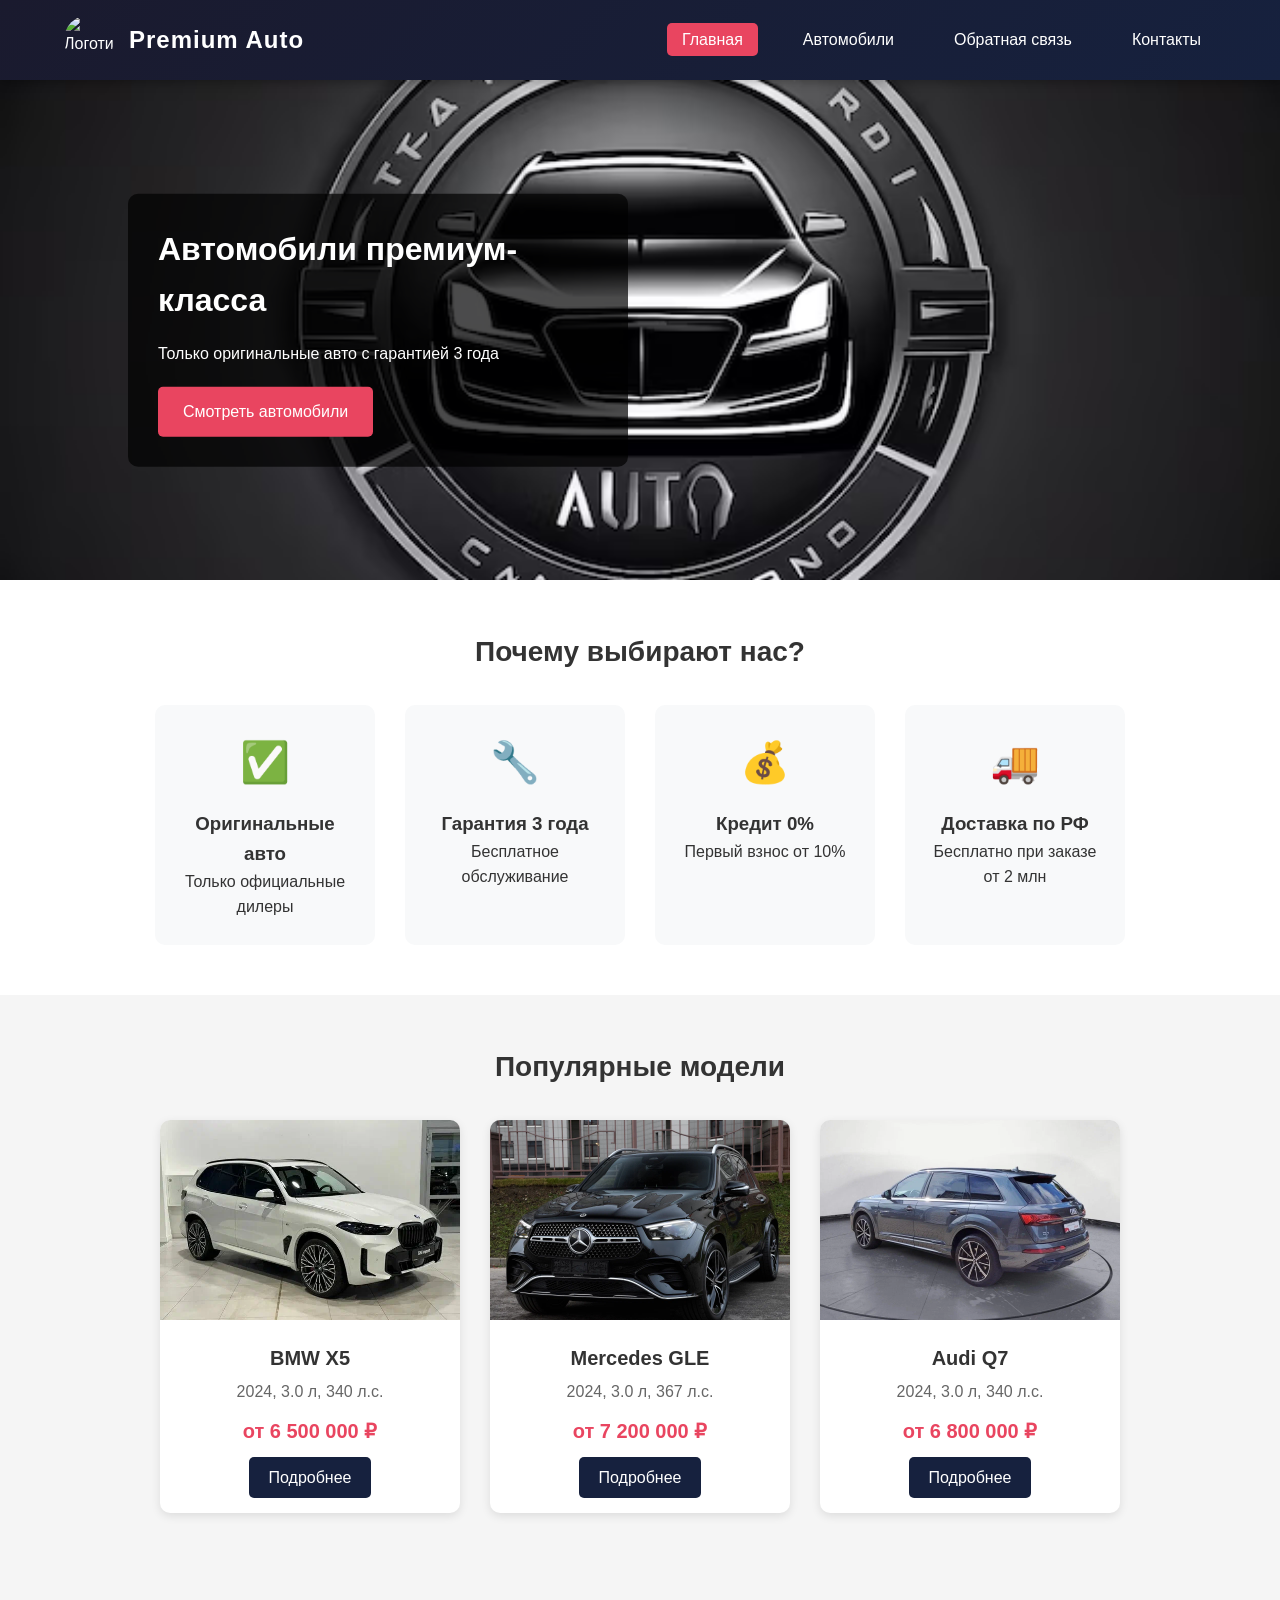
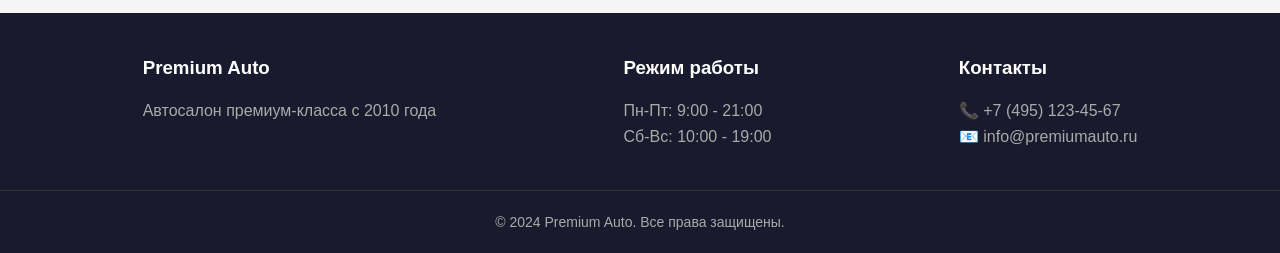
==== PWA/index.html @ 05368361 "Add files via upload" ====
<!DOCTYPE html>
<html lang="ru">
<head>
    <meta charset="UTF-8">
    <meta name="viewport" content="width=device-width, initial-scale=1.0">
    <title>Автосалон "Premium Auto" | Главная</title>
    <link rel="stylesheet" href="styles.css">
	<link rel="manifest" href="/manifest.json">
</head>
<body>

    <!-- ШАПКА (единая для всех страниц) -->
    <header>
        <div class="logo">
            <img src="images/logo.png" alt="Логотип" class="logo-img">
            <h1>Premium Auto</h1>
        </div>
        <nav>
            <ul>
                <li><a href="index.html" class="active">Главная</a></li>
                <li><a href="cars.html">Автомобили</a></li>
                <li><a href="feedback.html">Обратная связь</a></li>
                <li><a href="contacts.html">Контакты</a></li>
            </ul>
        </nav>
    </header>

    <!-- ГЛАВНЫЙ БАННЕР -->
    <section class="banner">
        <img src="images/banner.jpg" alt="Автосалон Premium Auto">
        <div class="banner-text">
            <h2>Автомобили премиум-класса</h2>
            <p>Только оригинальные авто с гарантией 3 года</p>
            <a href="cars.html" class="btn">Смотреть автомобили</a>
        </div>
    </section>

    <!-- ПРЕИМУЩЕСТВА -->
    <section class="advantages">
        <h2>Почему выбирают нас?</h2>
        <div class="adv-container">
            <div class="adv-item">
                <div class="adv-icon">✅</div>
                <h3>Оригинальные авто</h3>
                <p>Только официальные дилеры</p>
            </div>
            <div class="adv-item">
                <div class="adv-icon">🔧</div>
                <h3>Гарантия 3 года</h3>
                <p>Бесплатное обслуживание</p>
            </div>
            <div class="adv-item">
                <div class="adv-icon">💰</div>
                <h3>Кредит 0%</h3>
                <p>Первый взнос от 10%</p>
            </div>
            <div class="adv-item">
                <div class="adv-icon">🚚</div>
                <h3>Доставка по РФ</h3>
                <p>Бесплатно при заказе от 2 млн</p>
            </div>
        </div>
    </section>

    <!-- ПОПУЛЯРНЫЕ АВТОМОБИЛИ -->
    <section class="popular-cars">
        <h2>Популярные модели</h2>
        <div class="cars-grid">
            <div class="car-card">
                <img src="images/car1.jpg" alt="BMW X5">
                <h3>BMW X5</h3>
                <p>2024, 3.0 л, 340 л.с.</p>
                <span class="price">от 6 500 000 ₽</span>
                <a href="cars.html" class="btn-small">Подробнее</a>
            </div>
            <div class="car-card">
                <img src="images/car2.jpg" alt="Mercedes GLE">
                <h3>Mercedes GLE</h3>
                <p>2024, 3.0 л, 367 л.с.</p>
                <span class="price">от 7 200 000 ₽</span>
                <a href="cars.html" class="btn-small">Подробнее</a>
            </div>
            <div class="car-card">
                <img src="images/car3.jpg" alt="Audi Q7">
                <h3>Audi Q7</h3>
                <p>2024, 3.0 л, 340 л.с.</p>
                <span class="price">от 6 800 000 ₽</span>
                <a href="cars.html" class="btn-small">Подробнее</a>
            </div>
        </div>
    </section>

    <!-- ПОДВАЛ -->
    <footer>
        <div class="footer-content">
            <div class="footer-section">
                <h3>Premium Auto</h3>
                <p>Автосалон премиум-класса с 2010 года</p>
            </div>
            <div class="footer-section">
                <h3>Режим работы</h3>
                <p>Пн-Пт: 9:00 - 21:00</p>
                <p>Сб-Вс: 10:00 - 19:00</p>
            </div>
            <div class="footer-section">
                <h3>Контакты</h3>
                <p>📞 +7 (495) 123-45-67</p>
                <p>📧 info@premiumauto.ru</p>
            </div>
        </div>
        <div class="footer-bottom">
            <p>&copy; 2024 Premium Auto. Все права защищены.</p>
        </div>
    </footer>
	<script>
		if ('serviceWorker' in navigator) {
		window.addEventListener('load', () => {
		navigator.serviceWorker.register('/sw.js')
        .then(reg => console.log('SW зарегистрирован'))
        .catch(err => console.log('Ошибка SW:', err));
		});
		}
	</script>
</body>
</html>
---- PWA/styles.css ----
/* ========== ОБЩИЕ СТИЛИ ========== */
* {
    margin: 0;
    padding: 0;
    box-sizing: border-box;
}

body {
    font-family: 'Arial', 'Segoe UI', sans-serif;
    background-color: #f5f5f5;
    color: #333;
    line-height: 1.6;
}

/* ========== ШАПКА ========== */
header {
    background: linear-gradient(135deg, #1a1a2e, #16213e);
    color: white;
    padding: 15px 5%;
    display: flex;
    justify-content: space-between;
    align-items: center;
    flex-wrap: wrap;
    position: sticky;
    top: 0;
    z-index: 100;
    box-shadow: 0 2px 10px rgba(0,0,0,0.3);
}

.logo {
    display: flex;
    align-items: center;
    gap: 15px;
}

.logo-img {
    width: 50px;
    height: 50px;
    border-radius: 50%;
    object-fit: cover;
}

.logo h1 {
    font-size: 24px;
    letter-spacing: 1px;
}

nav ul {
    display: flex;
    list-style: none;
    gap: 30px;
}

nav ul li a {
    color: white;
    text-decoration: none;
    font-size: 16px;
    padding: 8px 15px;
    border-radius: 5px;
    transition: 0.3s;
}

nav ul li a:hover,
nav ul li a.active {
    background-color: #e94560;
}

/* ========== ПОДВАЛ ========== */
footer {
    background: #1a1a2e;
    color: #aaa;
    margin-top: 50px;
}

.footer-content {
    display: flex;
    justify-content: space-around;
    flex-wrap: wrap;
    padding: 40px 5%;
    gap: 30px;
}

.footer-section h3 {
    color: white;
    margin-bottom: 15px;
}

.footer-bottom {
    text-align: center;
    padding: 20px;
    border-top: 1px solid #333;
    font-size: 14px;
}

/* ========== ГЛАВНАЯ СТРАНИЦА ========== */
.banner {
    position: relative;
    height: 500px;
    overflow: hidden;
}

.banner img {
    width: 100%;
    height: 100%;
    object-fit: cover;
}

.banner-text {
    position: absolute;
    top: 50%;
    left: 10%;
    transform: translateY(-50%);
    background: rgba(0,0,0,0.7);
    color: white;
    padding: 30px;
    border-radius: 10px;
    max-width: 500px;
}

.banner-text h2 {
    font-size: 32px;
    margin-bottom: 15px;
}

.btn {
    display: inline-block;
    background: #e94560;
    color: white;
    padding: 12px 25px;
    text-decoration: none;
    border-radius: 5px;
    margin-top: 20px;
    transition: 0.3s;
}

.btn:hover {
    background: #c72a45;
    transform: scale(1.05);
}

/* Преимущества */
.advantages {
    padding: 50px 5%;
    text-align: center;
    background: white;
}

.advantages h2 {
    font-size: 28px;
    margin-bottom: 30px;
}

.adv-container {
    display: flex;
    justify-content: center;
    flex-wrap: wrap;
    gap: 30px;
}

.adv-item {
    background: #f8f9fa;
    padding: 25px;
    border-radius: 10px;
    width: 220px;
    text-align: center;
    transition: 0.3s;
}

.adv-item:hover {
    transform: translateY(-5px);
    box-shadow: 0 5px 20px rgba(0,0,0,0.1);
}

.adv-icon {
    font-size: 40px;
    margin-bottom: 15px;
}

/* Популярные автомобили */
.popular-cars {
    padding: 50px 5%;
    text-align: center;
}

.popular-cars h2 {
    font-size: 28px;
    margin-bottom: 30px;
}

.cars-grid {
    display: flex;
    justify-content: center;
    flex-wrap: wrap;
    gap: 30px;
}

.car-card {
    background: white;
    border-radius: 10px;
    overflow: hidden;
    width: 300px;
    box-shadow: 0 3px 10px rgba(0,0,0,0.1);
    transition: 0.3s;
}

.car-card:hover {
    transform: translateY(-5px);
    box-shadow: 0 5px 25px rgba(0,0,0,0.2);
}

.car-card img {
    width: 100%;
    height: 200px;
    object-fit: cover;
}

.car-card h3 {
    padding: 15px 15px 5px;
    font-size: 20px;
}

.car-card p {
    padding: 0 15px;
    color: #666;
}

.price {
    display: block;
    padding: 10px 15px;
    font-size: 20px;
    font-weight: bold;
    color: #e94560;
}

.btn-small {
    display: inline-block;
    background: #16213e;
    color: white;
    padding: 8px 20px;
    text-decoration: none;
    border-radius: 5px;
    margin: 0 15px 15px;
    transition: 0.3s;
}

.btn-small:hover {
    background: #e94560;
}

/* ========== СТРАНИЦА АВТОМОБИЛЕЙ ========== */
.cars-page {
    padding: 40px 5%;
}

.page-title {
    text-align: center;
    font-size: 32px;
    margin-bottom: 10px;
}

.page-subtitle {
    text-align: center;
    color: #666;
    margin-bottom: 40px;
}

.cars-grid-full {
    display: flex;
    flex-direction: column;
    gap: 30px;
}

.car-card-full {
    display: flex;
    background: white;
    border-radius: 15px;
    overflow: hidden;
    box-shadow: 0 3px 15px rgba(0,0,0,0.1);
    transition: 0.3s;
}

.car-card-full:hover {
    transform: translateX(5px);
    box-shadow: 0 5px 25px rgba(0,0,0,0.15);
}

.car-card-full img {
    width: 300px;
    height: 220px;
    object-fit: cover;
}

.car-info {
    padding: 20px;
    flex: 1;
}

.car-info h2 {
    margin-bottom: 10px;
    color: #16213e;
}

.car-specs {
    display: flex;
    gap: 20px;
    margin-bottom: 15px;
    color: #666;
    font-size: 14px;
}

.car-desc {
    margin-bottom: 15px;
    line-height: 1.5;
}

.car-price {
    font-size: 24px;
    font-weight: bold;
    color: #e94560;
    margin-bottom: 15px;
}

/* ========== СТРАНИЦА ОБРАТНОЙ СВЯЗИ ========== */
.feedback-page {
    padding: 40px 5%;
}

.feedback-container {
    display: flex;
    gap: 40px;
    flex-wrap: wrap;
}

.feedback-info {
    flex: 1;
    background: white;
    padding: 25px;
    border-radius: 15px;
    box-shadow: 0 3px 10px rgba(0,0,0,0.1);
}

.feedback-info h2 {
    margin-bottom: 20px;
    color: #16213e;
}

.contact-methods {
    margin: 30px 0;
}

.method {
    display: flex;
    align-items: center;
    gap: 15px;
    margin-bottom: 20px;
}

.method-icon {
    font-size: 30px;
}

.working-hours {
    background: #f8f9fa;
    padding: 20px;
    border-radius: 10px;
}

.feedback-form {
    flex: 1;
    background: white;
    padding: 25px;
    border-radius: 15px;
    box-shadow: 0 3px 10px rgba(0,0,0,0.1);
}

.form-group {
    margin-bottom: 20px;
}

.form-group label {
    display: block;
    margin-bottom: 5px;
    font-weight: bold;
}

.form-group input,
.form-group select,
.form-group textarea {
    width: 100%;
    padding: 12px;
    border: 1px solid #ddd;
    border-radius: 5px;
    font-size: 16px;
}

.form-group.checkbox {
    display: flex;
    align-items: center;
    gap: 10px;
}

.form-group.checkbox input {
    width: auto;
}

.btn-submit {
    background: #e94560;
    color: white;
    padding: 12px 30px;
    border: none;
    border-radius: 5px;
    font-size: 16px;
    cursor: pointer;
    transition: 0.3s;
    width: 100%;
}

.btn-submit:hover {
    background: #c72a45;
}

/* ========== СТРАНИЦА КОНТАКТОВ ========== */
.contacts-page {
    padding: 40px 5%;
}

.contacts-container {
    display: flex;
    gap: 40px;
    flex-wrap: wrap;
}

.contacts-info {
    flex: 1;
}

.contact-block {
    background: white;
    padding: 20px;
    border-radius: 15px;
    margin-bottom: 25px;
    box-shadow: 0 3px 10px rgba(0,0,0,0.1);
}

.contact-block h2 {
    margin-bottom: 15px;
    color: #16213e;
}

.contact-block p {
    margin: 8px 0;
}

.contact-block a {
    color: #e94560;
    text-decoration: none;
}

.contact-block a:hover {
    text-decoration: underline;
}

.map-container {
    flex: 1;
    background: white;
    padding: 20px;
    border-radius: 15px;
    box-shadow: 0 3px 10px rgba(0,0,0,0.1);
}

.map-container h2 {
    margin-bottom: 15px;
    color: #16213e;
}

.map-img {
    width: 100%;
    border-radius: 10px;
    margin-bottom: 20px;
}

.directions {
    background: #f8f9fa;
    padding: 15px;
    border-radius: 10px;
}

.directions ul {
    margin-top: 10px;
    padding-left: 20px;
}

.directions li {
    margin: 8px 0;
}

/* ========== АДАПТИВНОСТЬ (для телефонов) ========== */
@media (max-width: 768px) {
    header {
        flex-direction: column;
        gap: 15px;
    }
    
    nav ul {
        flex-wrap: wrap;
        justify-content: center;
        gap: 15px;
    }
    
    .banner-text {
        left: 5%;
        right: 5%;
        padding: 20px;
    }
    
    .car-card-full {
        flex-direction: column;
    }
    
    .car-card-full img {
        width: 100%;
        height: 200px;
    }
    
    .feedback-container,
    .contacts-container {
        flex-direction: column;
    }
}
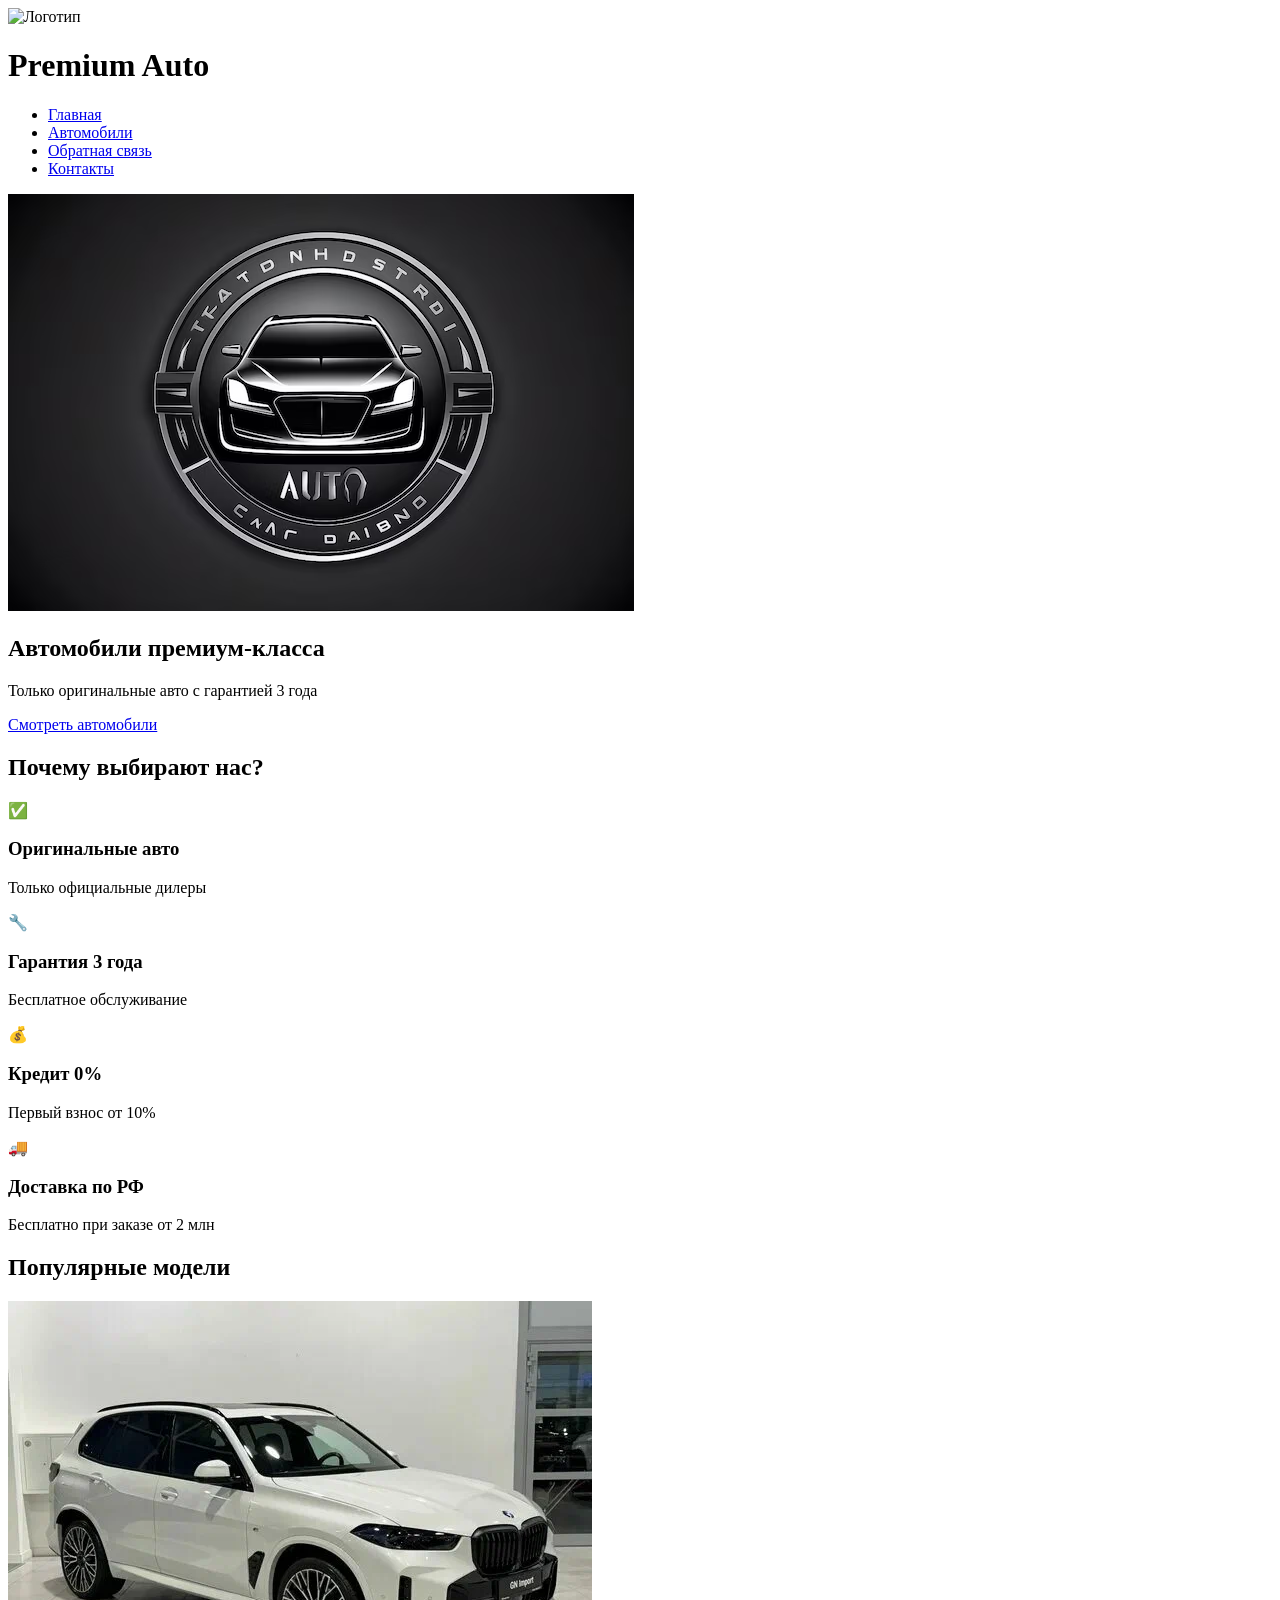
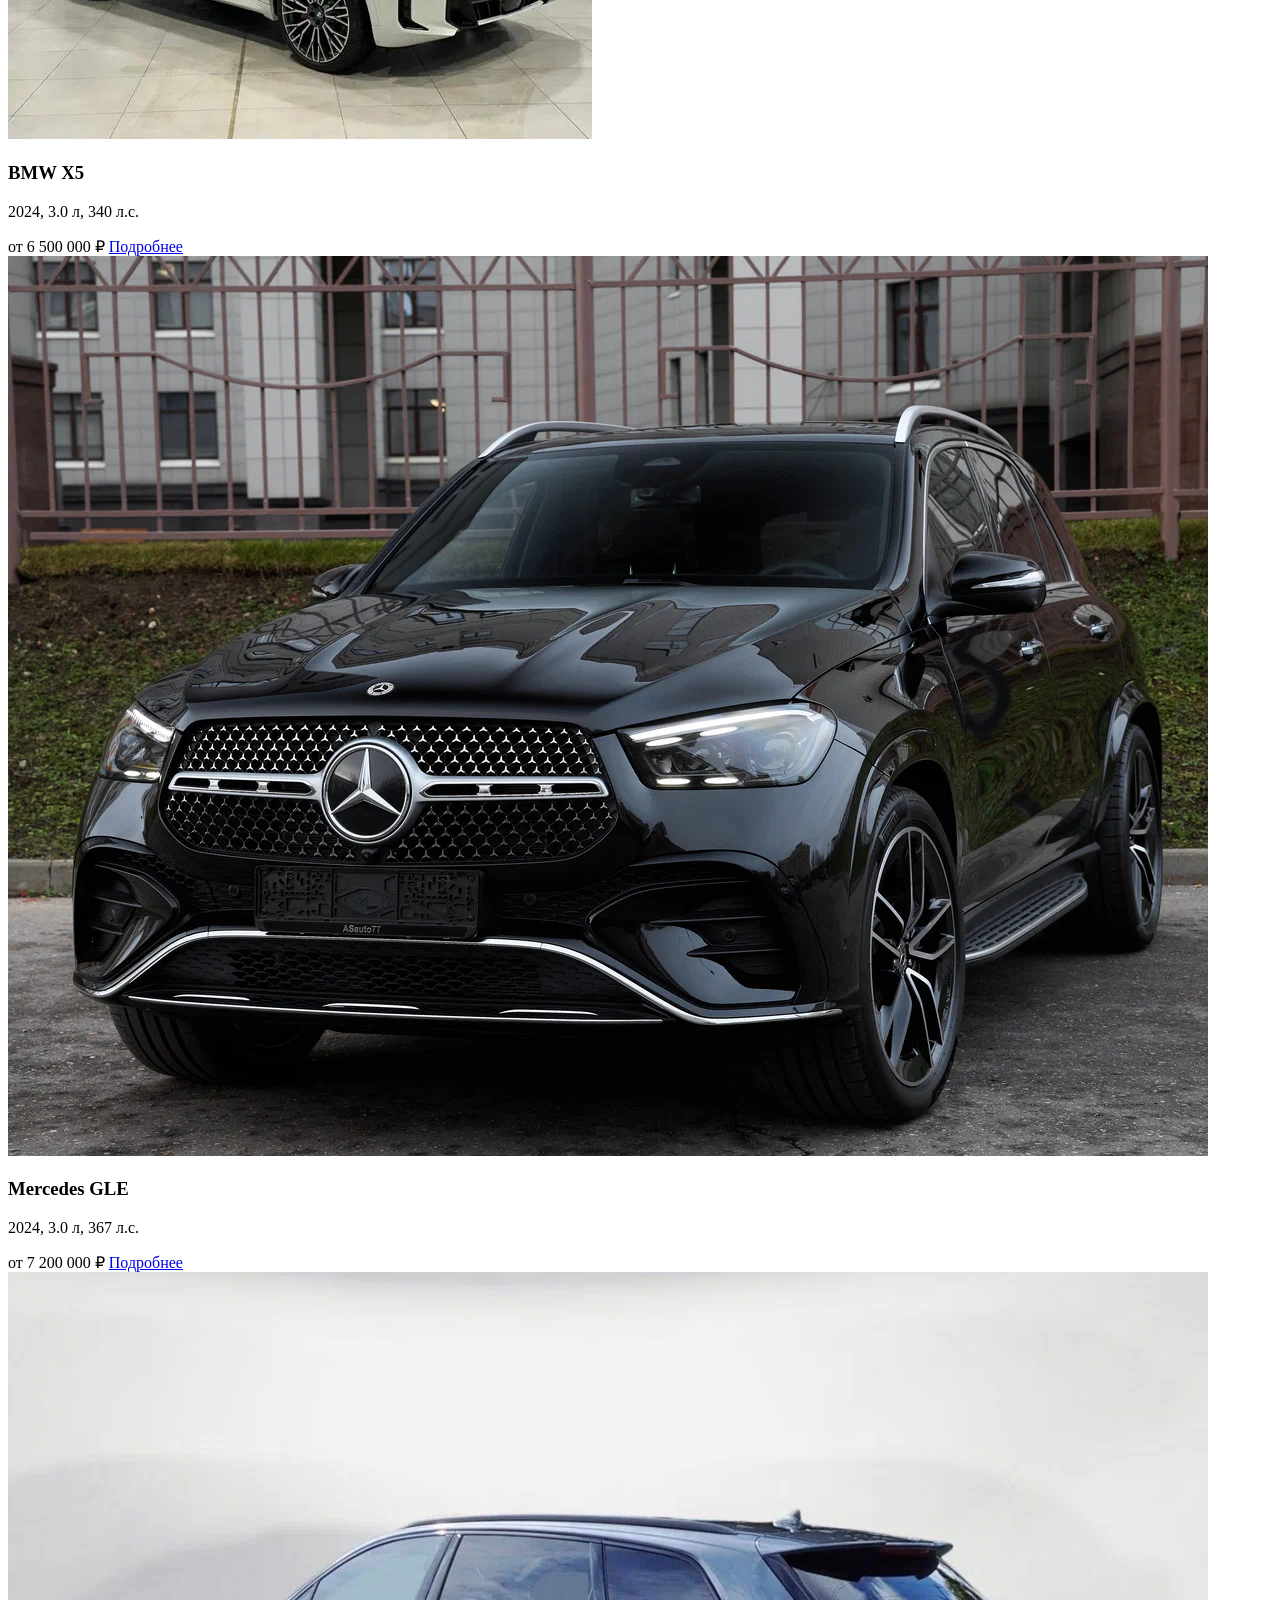
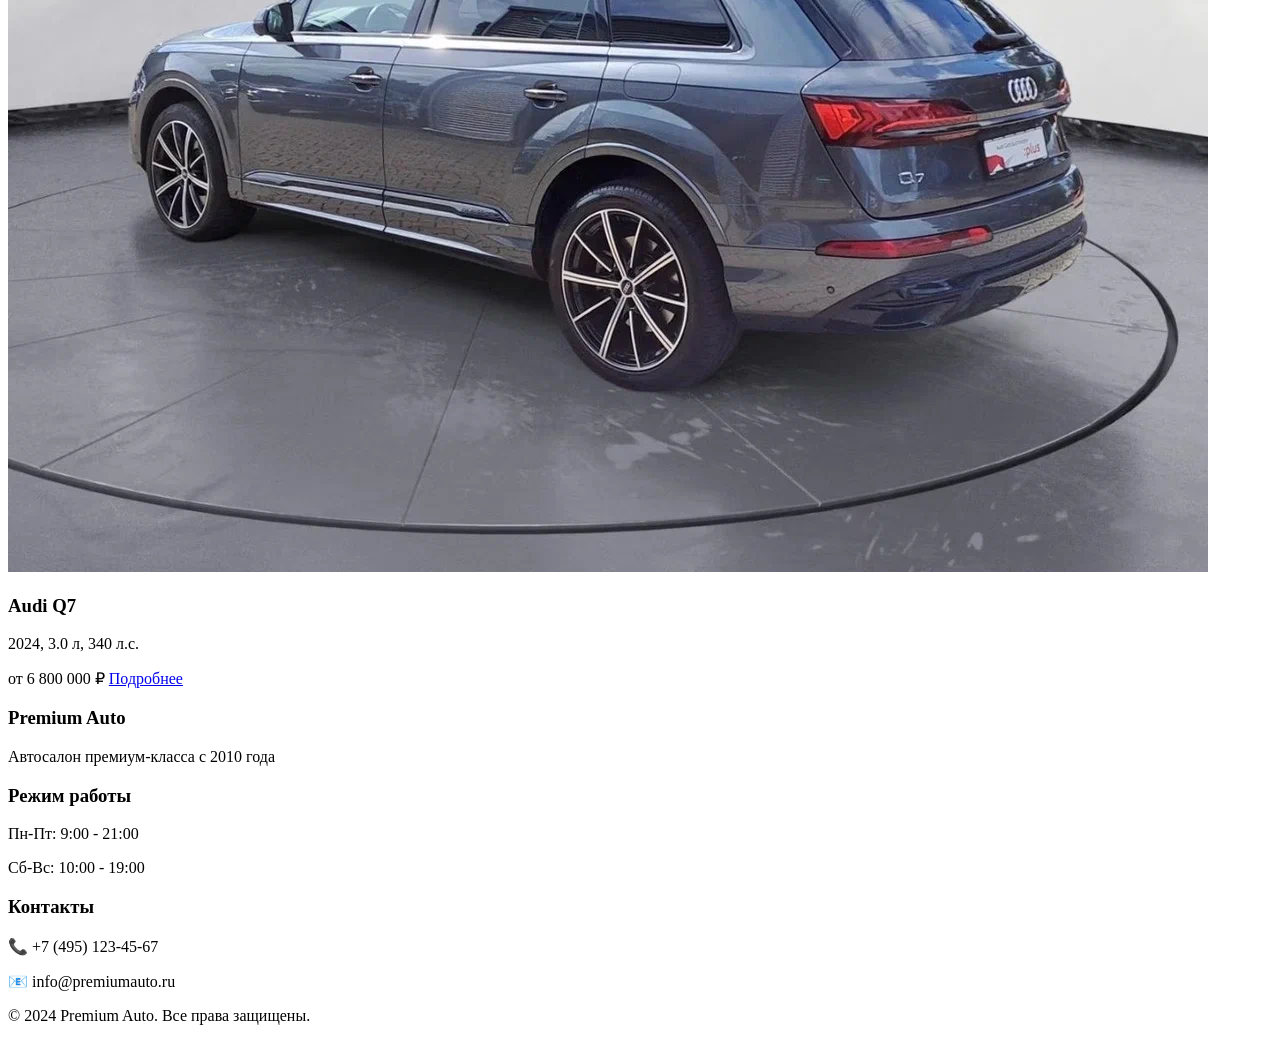
==== commit cbaa0635: "Add files via upload" ====
--- a/PWA/index.html
+++ b/PWA/index.html
@@ -4,8 +4,8 @@
     <meta charset="UTF-8">
     <meta name="viewport" content="width=device-width, initial-scale=1.0">
     <title>Автосалон "Premium Auto" | Главная</title>
-    <link rel="stylesheet" href="styles.css">
-	<link rel="manifest" href="/manifest.json">
+    <link rel="stylesheet" href="/premium-auto1/styles.css">
+	<link rel="manifest" href="/premium-auto1/manifest.json">
 </head>
 <body>
 
